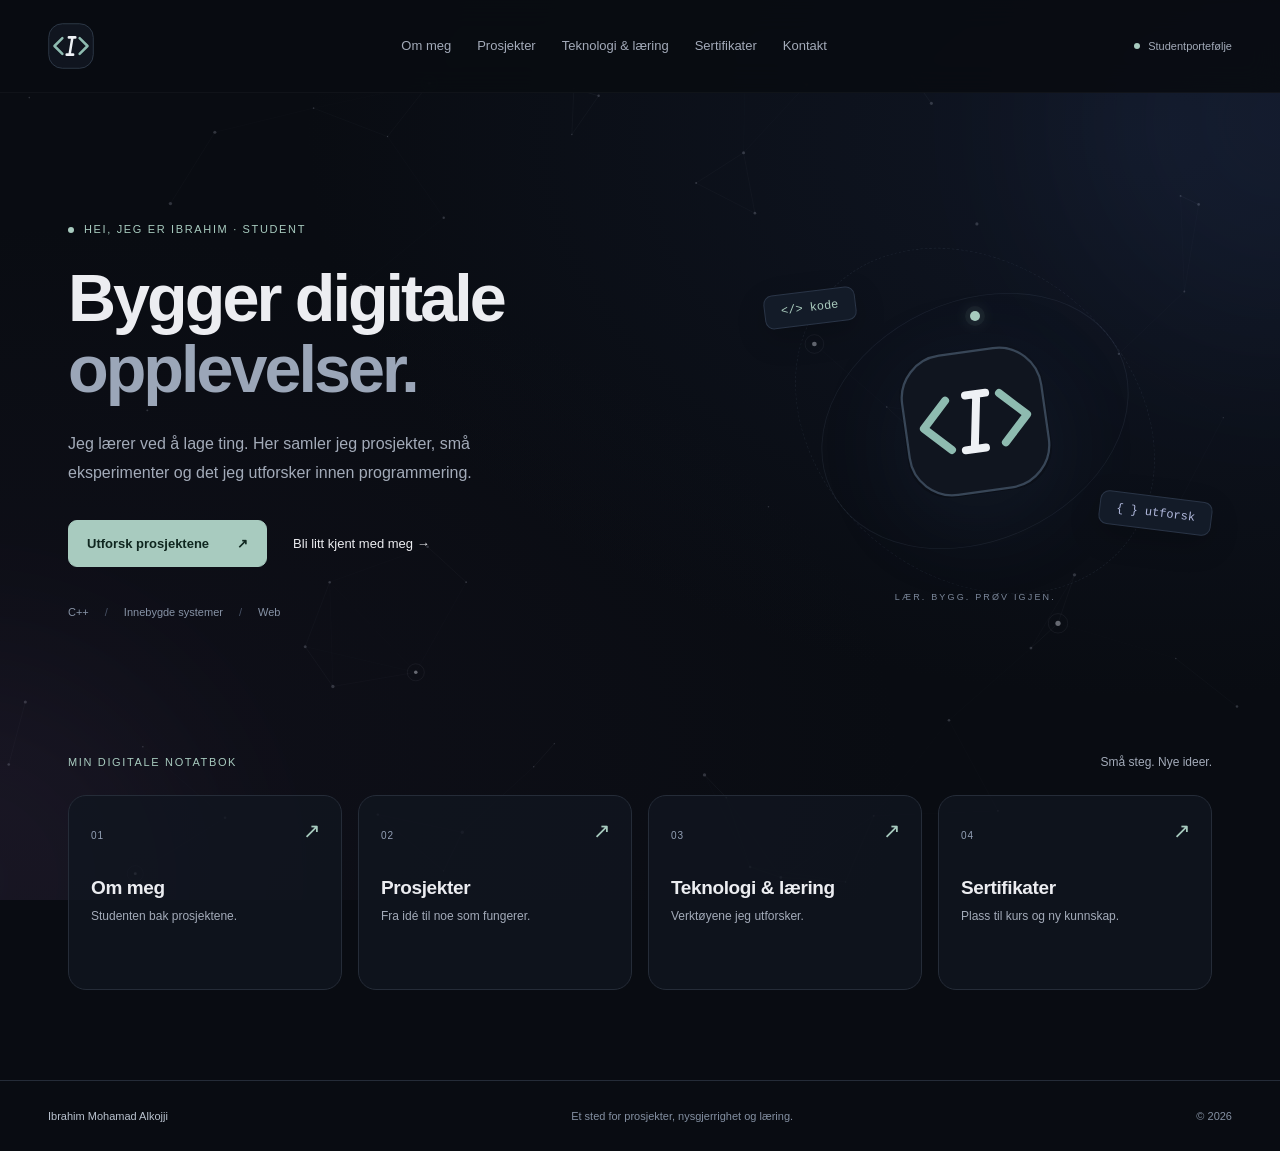
==== index.html @ 812a5d26 "first commit" ====
<!doctype html>
<html lang="nb">
<head>
<meta charset="utf-8">
<meta name="viewport" content="width=device-width, initial-scale=1">
<meta name="description" content="Ibrahims studentportefølje: prosjekter, programmering og læring.">
<meta name="theme-color" content="#090c12">
<title>Studentportefølje | Ibrahim</title>
<link rel="icon" href="assets/logo.svg" type="image/svg+xml">
<link rel="stylesheet" href="style.css?v=12">
<script src="script.js?v=12" defer>
</script>
</head>
<body class="index-page">
<a class="skip-link" href="#main">Hopp til innhold</a>
<div class="background" aria-hidden="true">
<canvas class="site-network">
</canvas>
<div class="orb orb1">
</div>
<div class="orb orb2">
</div>
</div>
<header class="site-header">
<nav aria-label="Hovedmeny">
<a class="logo" href="index.html" aria-label="Ibrahim – forsiden">
<img src="assets/logo.svg" width="46" height="46" alt="">
</a>
<button class="menu-toggle" aria-expanded="false" aria-controls="nav-links" hidden>Meny <span aria-hidden="true">☰</span>
</button>
<div class="nav-links" id="nav-links">
<a href="about.html">Om meg</a>
<a href="projects.html">Prosjekter</a>
<a href="skills.html">Teknologi & læring</a>
<a href="certificates.html">Sertifikater</a>
<a href="contact.html">Kontakt</a>
</div>
<span class="nav-note">
<i>
</i> Studentportefølje</span>
</nav>
</header>
<main id="main">
<section class="hero">
<div class="hero-copy">
<p class="eyebrow">
<span class="status-dot">
</span> Hei, jeg er Ibrahim · Student</p>
<h1>Bygger digitale<br>
<span>opplevelser.</span>
</h1>
<p class="intro">Jeg lærer ved å lage ting. Her samler jeg prosjekter, små eksperimenter og det jeg utforsker innen programmering.</p>
<div class="actions">
<a class="button primary" href="projects.html">Utforsk prosjektene <span>↗</span>
</a>
<a class="text-link" href="about.html">Bli litt kjent med meg →</a>
</div>
<div class="hero-tags">
<span>C++</span>
<span>Innebygde systemer</span>
<span>Web</span>
</div>
</div>
<div class="hero-art" aria-hidden="true">
<div class="logo-orbit"><span class="orbit-dot"></span></div>
<div class="orbit orbit-one">
</div>
<div class="orbit orbit-two">
</div>
<span class="floating-tag tag-one">&lt;/&gt; kode</span>
<span class="floating-tag tag-two">{ } utforsk</span>
<img src="assets/logo.svg" width="160" height="160" alt="">
<span class="art-caption">LÆR. BYGG. PRØV IGJEN.</span>
</div>
</section>
<section class="home-section">
<div class="section-heading">
<p class="eyebrow">MIN DIGITALE NOTATBOK</p>
<span>Små steg. Nye ideer.</span>
</div>
<div class="home-grid">
<a class="home-card" href="about.html">
<span class="card-number">01</span>
<h2>Om meg</h2>
<p>Studenten bak prosjektene.</p>
<span class="card-arrow">↗</span>
</a>
<a class="home-card" href="projects.html">
<span class="card-number">02</span>
<h2>Prosjekter</h2>
<p>Fra idé til noe som fungerer.</p>
<span class="card-arrow">↗</span>
</a>
<a class="home-card" href="skills.html">
<span class="card-number">03</span>
<h2>Teknologi & læring</h2>
<p>Verktøyene jeg utforsker.</p>
<span class="card-arrow">↗</span>
</a>
<a class="home-card" href="certificates.html">
<span class="card-number">04</span>
<h2>Sertifikater</h2>
<p>Plass til kurs og ny kunnskap.</p>
<span class="card-arrow">↗</span>
</a>
</div>
</section>
</main>
<footer>
<a class="footer-name" href="index.html">Ibrahim Mohamad Alkojji</a>
<span>Et sted for prosjekter, nysgjerrighet og læring.</span>
<span>© 2026</span>
</footer>
<dialog class="media-dialog" aria-labelledby="media-title">
<div class="dialog-heading">
<h2 id="media-title">
</h2>
<button class="dialog-close" aria-label="Lukk visning">Lukk <span aria-hidden="true">×</span>
</button>
</div>
<div class="media-body">
</div>
</dialog>
</body>
</html>
---- style.css ----
:root {
    color-scheme:dark;
    --bg:#090c12;
    --panel:#111620;
    --text:#ecedf1;
    --muted:#a3abb9;
    --accent:#a8cbbf;
    --line:#252c38;
    --radius:18px
}
* {
    box-sizing:border-box
}
html {
    scroll-behavior:smooth;
    scroll-padding-top:110px
}
body {
    margin:0;
    color:var(--text);
    background:var(--bg);
    font-family:Inter,"Segoe UI",Arial,sans-serif;
    font-size:16px;
    line-height:1.65;
    isolation:isolate
}
body.modal-open {
    overflow:hidden
}
a {
    color:inherit;
    text-decoration:none
}
button {
    font:inherit;
    color:inherit;
    cursor:pointer
}
a,button,summary {
    -webkit-tap-highlight-color:transparent
}
a:focus-visible,button:focus-visible,summary:focus-visible {
    outline:2px solid var(--accent);
    outline-offset:6px
}
img {
    display:block;
    max-width:100%
}
h1,h2,h3,p {
    margin:0
}
h1,h2,h3 {
    line-height:1.15;
    font-weight:600
}
h1 {
    font-size:clamp(35px,4.6vw,64px);
    letter-spacing:-.045em
}
h1 span {
    color:#9ba6b8
}
h2 {
    font-size:clamp(25px,2.6vw,34px);
    letter-spacing:-.035em
}
h3 {
    font-size:21px;
    letter-spacing:-.02em
}
p {
    color:var(--muted)
}
main {
    max-width:1240px;
    margin:0 auto;
    padding:0 48px;
    min-height:calc(100vh - 205px)
}
.background {
    position:fixed;
    inset:0;
    z-index:-1;
    pointer-events:none;
    overflow:hidden;
    background:radial-gradient(ellipse at 90% 15%,#19243d66,transparent 52%),radial-gradient(ellipse at 0 85%,#2b1f3833,transparent 50%),var(--bg)
}
.site-network {
    width:100%;
    height:100%;
    opacity:.6
}
.orb {
    position:absolute;
    width:440px;
    height:440px;
    border-radius:50%;
    filter:blur(100px);
    opacity:.08
}
.orb1 {
    background:#5276ca;
    right:-220px;
    top:-100px
}
.orb2 {
    background:#8f6aa8;
    left:-250px;
    bottom:-200px
}
.site-header {
    position:sticky;
    top:0;
    z-index:20;
    border-bottom:1px solid #ffffff08;
    background:#090c12ed;
    backdrop-filter:blur(15px)
}
nav {
    max-width:1370px;
    margin:auto;
    min-height:92px;
    padding:18px 48px;
    display:flex;
    align-items:center;
    gap:30px
}
.logo {
    flex-shrink:0;
    transition:transform .25s
}
.logo:hover {
    transform:rotate(-6deg)
}
.logo img {
    width:46px;
    height:46px
}
.nav-links {
    display:flex;
    align-items:center;
    justify-content:center;
    gap:26px;
    margin:auto
}
.nav-links a {
    font-size:13px;
    color:var(--muted);
    padding:8px 0;
    position:relative;
    white-space:nowrap
}
.nav-links a:hover,.nav-links a[aria-current] {
    color:var(--text)
}
.nav-links a[aria-current]:after {
    content:"";
    position:absolute;
    bottom:0;
    left:0;
    width:18px;
    height:2px;
    background:var(--accent)
}
.nav-note {
    font-size:11px;
    color:var(--muted);
    white-space:nowrap;
    display:flex;
    align-items:center;
    gap:8px
}
.nav-note i,.status-dot {
    width:6px;
    height:6px;
    background:var(--accent);
    border-radius:50%;
    display:inline-block
}
.menu-toggle {
    display:none;
    border:1px solid var(--line);
    border-radius:9px;
    background:var(--panel);
    padding:8px 12px
}
.menu-toggle[hidden] {
    display:none
}
.skip-link {
    position:fixed;
    top:-100px;
    left:15px;
    background:var(--text);
    color:var(--bg);
    z-index:100;
    padding:10px
}
.skip-link:focus {
    top:10px
}
.eyebrow {
    font-size:11px;
    letter-spacing:.15em;
    color:var(--accent);
    font-weight:500;
    text-transform:uppercase
}
.hero {
    display:grid;
    grid-template-columns:1.35fr 1fr;
    align-items:center;
    gap:32px;
    padding:96px 0 100px;
    min-height:660px
}
.hero h1 {
    font-size:clamp(40px,5.2vw,70px);
    margin:24px 0;
    line-height:1.08
}
.hero .eyebrow {
    display:flex;
    gap:10px;
    align-items:center
}
.intro {
    font-size:16px;
    line-height:1.8;
    max-width:610px
}
.hero .intro {
    max-width:490px
}
.actions {
    display:flex;
    align-items:center;
    flex-wrap:wrap;
    gap:26px;
    margin-top:32px
}
.button {
    font-size:13px;
    padding:12px 18px;
    display:inline-flex;
    align-items:center;
    gap:28px;
    border-radius:9px;
    border:1px solid var(--line);
    transition:transform .2s,background .2s
}
.primary {
    background:var(--accent);
    color:#102720;
    border-color:var(--accent);
    font-weight:600
}
.button:hover {
    transform:translateY(-2px);
    background:#c3ded4
}
.text-link {
    font-size:13px;
    color:var(--text);
    display:inline-block
}
.text-link:hover {
    color:var(--accent)
}
.hero-tags {
    display:flex;
    flex-wrap:wrap;
    gap:16px;
    margin-top:36px;
    color:#8793a6;
    font-size:11px
}
.hero-tags span+span:before {
    content:"/";
    color:#475165;
    margin-right:16px
}
.hero-art {
    position:relative;
    min-height:350px;
    display:flex;
    align-items:center;
    justify-content:center
}
.hero-art>img {
    width:145px;
    height:145px;
    transform:rotate(-8deg);
    box-shadow:0 25px 100px #597cbb18;
    border-radius:42px;
    animation:float 7s ease-in-out infinite
}
.orbit {
    position:absolute;
    width:320px;
    height:320px;
    border:1px solid #a6c1df15;
    border-radius:50%;
    transform:rotate(-25deg) scaleY(.75)
}
.orbit-two {
    width:390px;
    height:390px;
    transform:rotate(40deg) scaleY(.8);
    border-style:dashed
}
.floating-tag {
    position:absolute;
    z-index:1;
    background:#131b28;
    border:1px solid #2a3547;
    border-radius:9px;
    padding:9px 16px;
    font:12px monospace;
    box-shadow:0 10px 30px #0003
}
.tag-one {
    top:45px;
    left:25px;
    color:#abcdbf;
    transform:rotate(-7deg)
}
.tag-two {
    bottom:66px;
    right:0;
    color:#b2bade;
    transform:rotate(7deg)
}
.art-caption {
    position:absolute;
    bottom:-9px;
    font-size:9px;
    letter-spacing:.24em;
    color:#7b879a
}
.home-section {
    padding-bottom:90px
}
.section-heading {
    display:flex;
    justify-content:space-between;
    gap:20px;
    margin-bottom:22px
}
.section-heading>span {
    font-size:12px;
    color:var(--muted)
}
.home-grid {
    display:grid;
    grid-template-columns:repeat(4,minmax(0,1fr));
    gap:16px
}
.home-card {
    padding:25px 22px;
    min-height:195px;
    background:#111620c9;
    border:1px solid var(--line);
    border-radius:var(--radius);
    position:relative;
    transition:transform .25s,border-color .25s
}
.home-card:hover {
    transform:translateY(-5px);
    border-color:#53685f
}
.card-number {
    font-size:10px;
    letter-spacing:.1em;
    color:#94a1b6
}
.home-card h2 {
    font-size:19px;
    letter-spacing:-.02em;
    margin:30px 0 8px
}
.home-card p {
    font-size:12px;
    max-width:165px
}
.card-arrow {
    position:absolute;
    right:20px;
    top:18px;
    color:var(--accent);
    font-size:21px
}
.page-hero {
    padding:72px 0 46px;
    border-bottom:1px solid var(--line)
}
.page-hero h1 {
    margin:20px 0
}
.page-hero .intro {
    max-width:665px
}
.section-space {
    padding:44px 0 80px
}
.project-grid {
    display:grid;
    grid-template-columns:repeat(3,minmax(0,1fr));
    gap:28px;
    align-items:start
}
.project-card {
    min-width:0;
    background:#111620dc;
    border:1px solid var(--line);
    border-radius:var(--radius);
    overflow:hidden;
    scroll-margin-top:120px
}
.video-preview {
    display:block;
    position:relative;
    aspect-ratio:16/9;
    background:#080b10;
    overflow:hidden;
    border-bottom:1px solid var(--line)
}
.video-preview img {
    width:100%;
    height:100%;
    object-fit:contain;
    transition:opacity .25s;
    opacity:.82
}
.video-preview:hover img {
    opacity:1
}
.play-button {
    position:absolute;
    top:50%;
    left:50%;
    transform:translate(-50%,-50%);
    display:grid;
    place-items:center;
    width:46px;
    height:46px;
    padding-left:3px;
    border:1px solid #ffffff55;
    border-radius:50%;
    background:#101720bd;
    color:#fff;
    font-size:14px;
    backdrop-filter:blur(6px);
    transition:background .2s
}
.video-preview:hover .play-button {
    background:#426455
}
.preview-label {
    position:absolute;
    bottom:10px;
    left:12px;
    right:12px;
    display:flex;
    justify-content:space-between;
    color:white;
    font-size:10px;
    text-shadow:0 1px 4px #000;
    background:#0a101ab5;
    border-radius:5px;
    padding:3px 7px
}
.project-copy {
    padding:24px
}
.project-copy h2 {
    font-size:22px;
    margin:10px 0 7px
}
.project-copy>p:not(.card-number):not(.tech-label) {
    font-size:13px;
    margin-top:17px;
    line-height:1.8
}
.tech-label {
    font-size:10px;
    color:var(--accent)
}
.repo-link {
    display:flex;
    align-items:center;
    gap:9px;
    font-size:11px;
    margin-top:24px;
    padding-top:18px;
    border-top:1px solid var(--line);
    color:#cad3e0
}
.repo-link:hover {
    color:var(--accent)
}
.about-layout {
    display:grid;
    grid-template-columns:1fr 1.5fr;
    gap:80px;
    padding-bottom:30px
}
.about-layout h2,.contact-note h2 {
    margin-top:20px
}
.prose p {
    font-size:15px;
    margin-bottom:20px;
    line-height:1.85
}
.fact-grid {
    display:grid;
    grid-template-columns:repeat(3,minmax(0,1fr));
    gap:20px
}
.surface {
    padding:28px;
    background:#111620c9;
    border:1px solid var(--line);
    border-radius:var(--radius)
}
.surface h3 {
    margin:20px 0 10px
}
.surface p {
    font-size:13px
}
.tech-grid {
    display:grid;
    grid-template-columns:repeat(2,minmax(0,1fr));
    gap:20px;
    align-items:start
}
.tech-card {
    background:#111620df;
    border:1px solid var(--line);
    border-radius:var(--radius);
    overflow:hidden;
    transition:border-color .25s
}
.tech-card:hover,.tech-card[open] {
    border-color:var(--tech)
}
.tech-card summary {
    cursor:pointer;
    display:flex;
    gap:22px;
    align-items:center;
    padding:24px;
    list-style:none
}
.tech-card summary::-webkit-details-marker {
    display:none
}
.tech-card summary img {
    flex-shrink:0;
    transition:transform .3s
}
.tech-card summary:hover img {
    transform:translateY(-4px) rotate(-5deg)
}
.tech-card strong {
    font-size:19px;
    font-weight:500;
    display:block
}
.tech-card small {
    display:block;
    color:var(--muted);
    font-size:12px;
    margin-top:2px
}
.expand {
    margin-left:auto;
    font-size:24px;
    font-weight:300;
    color:var(--tech);
    transition:transform .25s
}
.tech-card[open] .expand {
    transform:rotate(45deg)
}
.tech-detail {
    padding:0 26px 26px;
    font-size:14px
}
.tech-detail p {
    margin-bottom:14px
}
.tech-detail .text-link {
    color:var(--tech)
}
.certificate-grid {
    display:grid;
    grid-template-columns:repeat(4,minmax(0,1fr));
    gap:18px;
    align-items:stretch
}
.certificate-card {
    background:#111620d9;
    border:1px solid var(--line);
    border-radius:var(--radius);
    overflow:hidden
}
.certificate-placeholder {
    aspect-ratio:16/10;
    margin:18px 18px 0;
    border:1px dashed #394354;
    border-radius:10px;
    display:flex;
    align-items:center;
    justify-content:center;
    flex-direction:column;
    gap:6px;
    background:radial-gradient(ellipse at center,#1b2434,transparent);
    color:#abb8cc;
    font-size:13px
}
.certificate-placeholder small {
    color:#8390a5;
    font-size:11px
}
.certificate-symbol {
    font-size:34px;
    color:#91aeaa
}
.certificate-copy {
    padding:14px 16px 18px;
    display:flex;
    flex-direction:column;
    flex:1
}
.certificate-copy h2 {
    font-size:16px;
    line-height:1.35;
    letter-spacing:-.02em;
    margin:8px 0
}
.certificate-copy>p:last-child {
    font-size:13px
}
.certificate-image {
    display:block;
    position:relative;
    margin:12px 12px 0;
    padding:0
}
.certificate-image img {
    width:100%;
    aspect-ratio:16/10;
    object-fit:contain;
    background:#0b1018;
    border-radius:10px
}
.contact-layout {
    display:grid;
    grid-template-columns:1fr 1.3fr;
    gap:80px
}
.contact-note>p:last-child {
    margin-top:20px;
    font-size:14px;
    max-width:320px
}
.contact-list {
    display:flex;
    flex-direction:column;
    gap:16px
}
.contact-card {
    display:flex;
    align-items:center;
    gap:20px;
    padding:24px;
    background:#111620de;
    border:1px solid var(--line);
    border-radius:14px;
    transition:transform .2s,border-color .2s
}
.contact-card:hover {
    transform:translateX(4px);
    border-color:#52655e
}
.contact-icon {
    flex-shrink:0;
    padding:11px;
    background:#ffffff05;
    border:1px solid var(--line);
    border-radius:12px
}
.contact-copy {
    min-width:0;
    flex:1
}
.contact-copy strong {
    display:block;
    font-size:17px;
    font-weight:500
}
.contact-copy>span {
    display:block;
    font-size:12px;
    color:var(--muted);
    margin-top:4px
}
.contact-copy small {
    display:block;
    color:var(--accent);
    font-size:11px;
    margin-top:8px;
    overflow-wrap:anywhere
}
.contact-card>span:last-child {
    color:var(--accent)
}
footer {
    max-width:1340px;
    margin:0 auto;
    border-top:1px solid var(--line);
    padding:26px 48px;
    display:flex;
    align-items:center;
    justify-content:space-between;
    gap:20px;
    font-size:11px;
    color:#8490a2
}
.footer-name {
    color:#b9c2ce
}
.media-dialog {
    width:min(1050px,94vw);
    max-height:92dvh;
    padding:0;
    border:1px solid #3a4555;
    border-radius:16px;
    background:#10151f;
    color:var(--text);
    box-shadow:0 35px 160px #0008
}
.media-dialog::backdrop {
    background:#03060ddd;
    backdrop-filter:blur(6px)
}
.dialog-heading {
    display:flex;
    justify-content:space-between;
    gap:20px;
    align-items:center;
    padding:16px 20px
}
.dialog-heading h2 {
    font-size:19px
}
.dialog-close {
    background:#202836;
    border:1px solid #394457;
    border-radius:8px;
    padding:6px 12px;
    font-size:12px
}
.dialog-close span {
    font-size:20px;
    margin-left:8px
}
.media-body video {
    display:block;
    width:100%;
    max-height:74dvh;
    background:#000
}
.media-body img {
    width:100%;
    max-height:74dvh;
    object-fit:contain
}
.media-error {
    padding:20px
}
.media-error a {
    text-decoration:underline;
    color:var(--accent)
}
@keyframes float {
    0%,100% {
        transform:translateY(0) rotate(-8deg)
    }
    50% {
        transform:translateY(-10px) rotate(-4deg)
    }

}

@media(min-width:1500px) {
    main {
        max-width:1360px
    }
    .project-grid {
        gap:36px
    }
    .hero {
        min-height:700px
    }

}

@media(max-width:1050px) {
    nav {
        padding:16px 32px;
        gap:24px
    }
    .nav-note {
        display:none
    }
    .nav-links {
        margin-left:auto;
        margin-right:0;
        gap:22px
    }
    main {
        padding:0 32px
    }
    .hero {
        gap:16px;
        min-height:590px;
        padding:70px 0
    }
    .hero-art {
        transform:scale(.85)
    }
    .home-grid {
        grid-template-columns:repeat(2,minmax(0,1fr))
    }
    .project-grid {
        grid-template-columns:repeat(2,minmax(0,1fr))
    }
    .about-layout,.contact-layout {
        gap:36px
    }
    .contact-card {
        padding:20px
    }
    .orbit-two {
        width:330px;
        height:330px
    }
    footer {
        padding:24px 32px
    }

}

@media(max-width:700px) {
    nav {
        padding:14px 20px;
        min-height:76px;
        flex-wrap:wrap;
        gap:10px
    }
    .logo img {
        width:42px;
        height:42px
    }
    .menu-toggle:not([hidden]) {
        display:block;
        margin-left:auto
    }
    .nav-links {
        width:100%;
        flex-wrap:wrap;
        justify-content:flex-start;
        gap:8px 19px;
        padding:8px 0
    }
    .nav-links a {
        font-size:12px
    }
    .js .nav-links:not(.is-open) {
        display:none
    }
    main {
        padding:0 22px
    }
    .hero {
        grid-template-columns:1fr;
        padding:56px 0 54px;
        gap:0;
        min-height:0
    }
    .hero h1 {
        font-size:clamp(36px,8.3vw,55px)
    }
    .hero-art {
        min-height:300px;
        width:100%;
        max-width:340px;
        justify-self:center;
        margin-top:12px;
        transform:scale(.82)
    }
    .hero .intro,.intro {
        font-size:14px
    }
    .actions {
        gap:22px
    }
    .hero-tags {
        font-size:10px;
        gap:10px
    }
    .hero-tags span+span:before {
        margin-right:10px
    }
    .hero .eyebrow {
        font-size:9px;
        letter-spacing:.1em
    }
    .home-section {
        padding-bottom:54px
    }
    .section-heading {
        flex-direction:column;
        gap:5px
    }
    .home-grid {
        gap:12px
    }
    .home-card {
        padding:20px 17px;
        min-height:178px
    }
    .home-card h2 {
        font-size:17px;
        margin-top:28px;
        overflow-wrap:anywhere
    }
    .home-card p {
        font-size:11px
    }
    .page-hero {
        padding:46px 0 32px
    }
    .page-hero h1 {
        font-size:clamp(33px,8vw,45px)
    }
    .section-space {
        padding:30px 0 52px
    }
    .project-grid,.tech-grid,.certificate-grid,.about-layout,.fact-grid,.contact-layout {
        grid-template-columns:1fr;
        gap:22px
    }
    .project-copy {
        padding:24px
    }
    .project-copy h2 {
        font-size:24px
    }
    .project-copy>p:not(.card-number):not(.tech-label) {
        font-size:14px
    }
    .about-layout {
        padding-bottom:0
    }
    .tech-card summary {
        padding:21px;
        gap:18px
    }
    .tech-card strong {
        font-size:18px
    }
    .contact-note {
        padding-bottom:6px
    }
    .contact-card {
        gap:14px;
        padding:18px
    }
    .contact-icon {
        padding:8px
    }
    .contact-copy>span {
        font-size:11px
    }
    .contact-copy small {
        font-size:10px
    }
    .contact-card>span:last-child {
        align-self:flex-start
    }
    footer {
        padding:24px 22px;
        flex-wrap:wrap;
        gap:10px
    }
    footer>span:nth-child(2) {
        order:3;
        width:100%
    }
    .media-dialog {
        width:96vw
    }
    .dialog-heading {
        padding:12px
    }
    .dialog-heading h2 {
        font-size:16px
    }

}


/* A small satellite circles inside the two decorative rings. */
.logo-orbit {
    position: absolute;
    width: 210px;
    height: 210px;
    pointer-events: none;
    animation: satellite-orbit 12s linear infinite;
}
.orbit-dot {
    position: absolute;
    top: -5px;
    left: calc(50% - 5px);
    width: 10px;
    height: 10px;
    border-radius: 50%;
    background: var(--accent);
    box-shadow: 0 0 0 5px #a8cbbf0d, 0 0 18px #a8cbbf65;
}
.tag-one { animation: code-drift 6s ease-in-out infinite; }
.tag-two { animation: explore-drift 7.5s ease-in-out infinite; }
@keyframes satellite-orbit {
    from { transform: rotate(0deg); }
    to { transform: rotate(360deg); }
}
@keyframes code-drift {
    0%, 100% { transform: translate(0, 0) rotate(-7deg); }
    50% { transform: translate(7px, -10px) rotate(-3deg); }
}
@keyframes explore-drift {
    0%, 100% { transform: translate(0, 0) rotate(7deg); }
    50% { transform: translate(-8px, 9px) rotate(3deg); }
}
.certificate-overview {
    display: flex;
    flex-wrap: wrap;
    gap: 12px 28px;
    padding-top: 28px;
    color: var(--muted);
    font-size: 12px;
}
.certificate-overview strong { color: var(--accent); font-weight: 600; }
.certificate-zoom { position:absolute; bottom:7px; right:7px; padding:3px 7px; border-radius:5px; background:#10151fed; font-size:9px; color:var(--accent); }
.certificate-image img { aspect-ratio:auto; height:145px; padding:8px; border:1px solid var(--line); border-radius:9px; object-fit:contain; }
.certificate-image:hover .certificate-zoom { color: var(--text); }
.completed-badge { color: var(--accent); margin-left: 12px; letter-spacing: 0; }
.certificate-download { margin-top:auto; padding-top:12px; font-size:11px; }
.upcoming-section { padding-bottom: 80px; }
.upcoming-courses { border: 1px solid var(--line); border-radius: var(--radius); background: #111620b0; }
.upcoming-courses summary { display: flex; align-items: center; justify-content: space-between; gap: 20px; padding: 24px; cursor: pointer; list-style: none; }
.upcoming-courses summary::-webkit-details-marker { display: none; }
.upcoming-courses summary strong { font-size: 19px; font-weight: 500; }
.upcoming-courses summary small { display: block; font-size: 12px; color: var(--muted); margin-top: 5px; }
.upcoming-toggle { font-size: 26px; color: var(--accent); transition: transform .25s; }
.upcoming-courses[open] .upcoming-toggle { transform: rotate(45deg); }
.upcoming-intro { padding: 0 24px 20px; font-size: 13px; }
.pending-grid { display: grid; grid-template-columns: repeat(4, minmax(0, 1fr)); gap: 12px; padding: 0 24px 24px; }
.pending-course { display: flex; align-items: center; gap: 12px; border: 1px dashed #354052; border-radius: 10px; padding: 18px 14px; }
.pending-number { color: #8592a6; font: 11px monospace; }
.pending-course h3 { font-size: 12px; letter-spacing: 0; font-weight: 500; }
.pending-course p { font-size: 10px; margin-top: 5px; }
.pending-mark { margin-left: auto; color: #8592a6; }
@media (max-width: 1050px) { .pending-grid { grid-template-columns: repeat(2, minmax(0, 1fr)); } }
@media (max-width: 700px) {
    .upcoming-section { padding-bottom: 52px; }
    .pending-grid { padding: 0 16px 16px; gap: 10px; }
    .pending-course { flex-wrap: wrap; padding: 14px 10px; gap: 8px; }
    .pending-mark { display: none; }
    .pending-course h3 { font-size: 11px; }
}


/* Compact certificate gallery; full-size documents open only on request. */
.certificate-card { display:flex; flex-direction:column; min-width:0; }
.certificate-copy > p:not(.card-number) { font-size:11px; line-height:1.6; }
.certificate-copy .card-number { font-size:9px; letter-spacing:.06em; }
.completed-badge { margin-left:6px; }
.certificates-page .page-hero { padding:40px 0 26px; }
.certificates-page .page-hero h1 { font-size:clamp(30px,3.4vw,44px); margin:14px 0; }
.certificates-page .page-hero .intro { font-size:14px; }
.certificates-page .certificate-grid { padding:24px 0 36px; }
.certificates-page .upcoming-section { padding-bottom:48px; }
@media (max-width:1050px) {
    .certificate-grid { grid-template-columns:repeat(2,minmax(0,1fr)); gap:16px; }
    .certificate-image img { height:150px; }
}
@media (max-width:700px) {
    .certificates-page .certificate-grid { grid-template-columns:1fr; gap:12px; }
    .certificate-card { flex-direction:row; align-items:center; }
    .certificate-image { flex:0 0 106px; width:106px; margin:12px 0 12px 12px; }
    .certificate-image img { height:110px; padding:5px; }
    .certificate-copy { padding:14px 12px; min-width:0; }
    .certificate-copy h2 { font-size:14px; margin:5px 0; }
    .certificate-copy > p:not(.card-number) { font-size:10px; }
    .certificate-download { padding-top:8px; font-size:10px; }
    .certificate-zoom { font-size:8px; right:4px; bottom:4px; padding:2px 4px; }
    .certificates-page .page-hero { padding-top:30px; }
}

@media(prefers-reduced-motion:reduce) {
    html {
        scroll-behavior:auto
    }
    *,*::before,*::after {
        animation:none!important;
        transition:none!important
    }

}
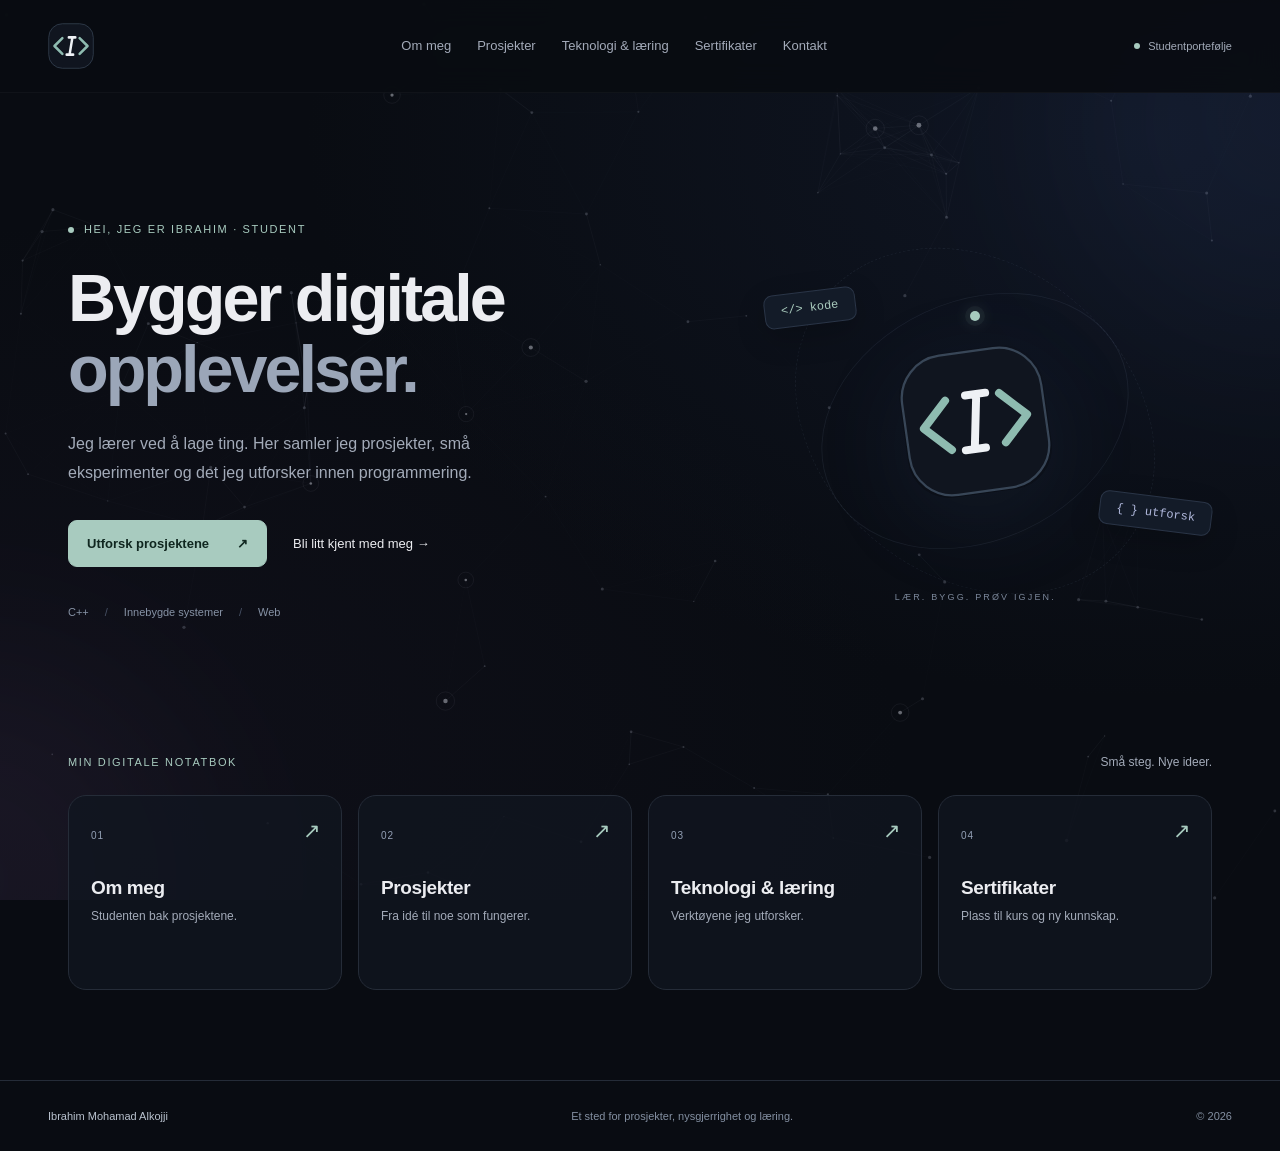
==== commit a106aa70: "Add animated mobile menu icon" ====
--- a/index.html
+++ b/index.html
@@ -26,7 +26,16 @@
 <a class="logo" href="index.html" aria-label="Ibrahim – forsiden">
 <img src="assets/logo.svg" width="46" height="46" alt="">
 </a>
-<button class="menu-toggle" aria-expanded="false" aria-controls="nav-links" hidden>Meny <span aria-hidden="true">☰</span>
+<button class="menu-toggle"
+        aria-label="Åpne eller lukk menyen"
+        aria-expanded="false"
+        aria-controls="nav-links"
+        hidden>
+    <span class="menu-icon" aria-hidden="true">
+        <span></span>
+        <span></span>
+        <span></span>
+    </span>
 </button>
 <div class="nav-links" id="nav-links">
 <a href="about.html">Om meg</a>
--- a/style.css
+++ b/style.css
@@ -184,6 +184,49 @@
     border-radius:9px;
     background:var(--panel);
     padding:8px 12px
+}
+/* Tre streker */
+.menu-icon {
+    position: relative;
+    display: block;
+    width: 22px;
+    height: 18px;
+}
+
+.menu-icon span {
+    position: absolute;
+    left: 0;
+    width: 100%;
+    height: 2px;
+    background: currentColor;
+    border-radius: 2px;
+    transition: transform 0.25s ease,
+                opacity 0.25s ease;
+}
+
+.menu-icon span:nth-child(1) {
+    top: 0;
+}
+
+.menu-icon span:nth-child(2) {
+    top: 8px;
+}
+
+.menu-icon span:nth-child(3) {
+    top: 16px;
+}
+
+/* Blir et kryss når menyen er åpen */
+.menu-toggle[aria-expanded="true"] .menu-icon span:nth-child(1) {
+    transform: translateY(8px) rotate(45deg);
+}
+
+.menu-toggle[aria-expanded="true"] .menu-icon span:nth-child(2) {
+    opacity: 0;
+}
+
+.menu-toggle[aria-expanded="true"] .menu-icon span:nth-child(3) {
+    transform: translateY(-8px) rotate(-45deg);
 }
 .menu-toggle[hidden] {
     display:none
@@ -520,11 +563,24 @@
     gap:20px
 }
 .surface {
-    padding:28px;
-    background:#111620c9;
-    border:1px solid var(--line);
-    border-radius:var(--radius)
-}
+    padding: 28px;
+    background: #111620c9;
+    border: 1px solid var(--line);
+    border-radius: var(--radius);
+
+    
+    transition: transform 0.25s ease,
+                border-color 0.25s ease;
+}
+
+
+@media (hover: hover) and (pointer: fine) {
+    .fact-grid .surface:hover {
+        transform: translateY(-7px);
+        border-color: #53685f;
+    }
+}
+
 .surface h3 {
     margin:20px 0 10px
 }
@@ -871,6 +927,7 @@
         display:block;
         margin-left:auto
     }
+    
     .nav-links {
         width:100%;
         flex-wrap:wrap;
@@ -1125,3 +1182,4 @@
 
 }
 
+
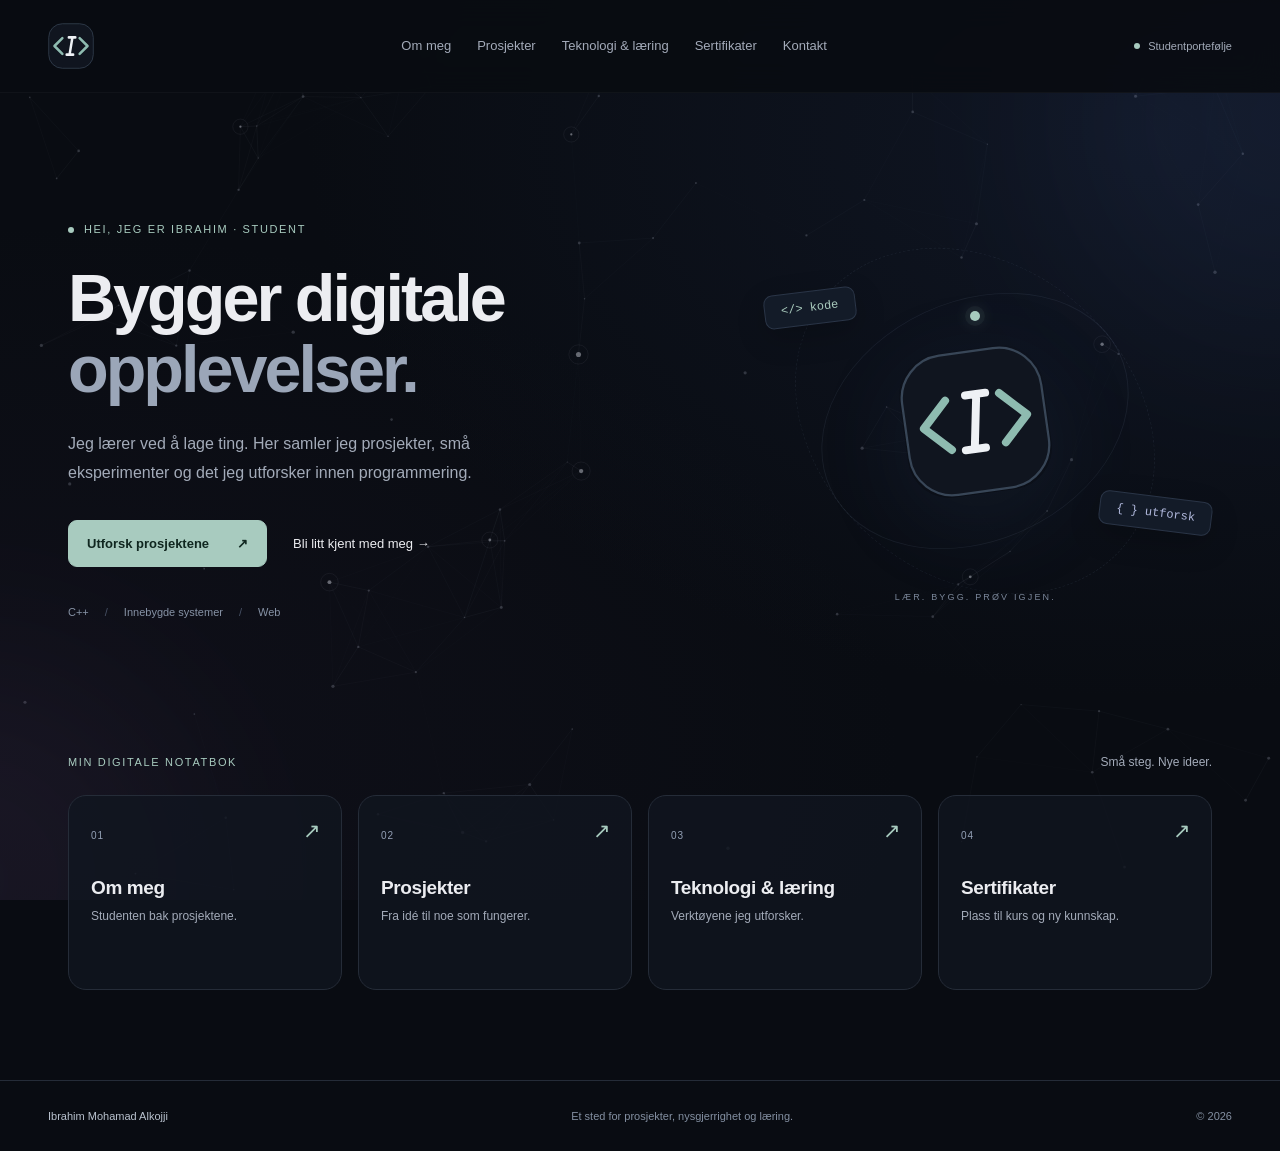
==== commit 5e3f1154: "Add restaurant and C++ game projects" ====
--- a/index.html
+++ b/index.html
@@ -7,8 +7,8 @@
 <meta name="theme-color" content="#090c12">
 <title>Studentportefølje | Ibrahim</title>
 <link rel="icon" href="assets/logo.svg" type="image/svg+xml">
-<link rel="stylesheet" href="style.css?v=12">
-<script src="script.js?v=12" defer>
+<link rel="stylesheet" href="style.css?v=14">
+<script src="script.js?v=14" defer>
 </script>
 </head>
 <body class="index-page">
--- a/style.css
+++ b/style.css
@@ -183,7 +183,9 @@
     border:1px solid var(--line);
     border-radius:9px;
     background:var(--panel);
-    padding:8px 12px
+    padding:8px 12px;
+    min-width:46px;
+    min-height:44px
 }
 /* Tre streker */
 .menu-icon {
@@ -514,6 +516,32 @@
     border-radius:5px;
     padding:3px 7px
 }
+/* Covers for projects without a video. Keep the same 16:9 media area. */
+.project-cover {
+    aspect-ratio:16/9;
+    display:flex;
+    flex-direction:column;
+    justify-content:space-between;
+    align-items:center;
+    padding:20px;
+    border-bottom:1px solid var(--line);
+    background:radial-gradient(ellipse at center,#24382f88,transparent 75%),#0d141a;
+    color:var(--accent);
+    overflow:hidden;
+}
+.cover-type { align-self:flex-start; font-size:9px; letter-spacing:.13em; }
+.cover-symbol { font-size:clamp(26px,3vw,42px); font-weight:600; line-height:1.2; letter-spacing:.07em; }
+.cover-caption { font-size:8px; letter-spacing:.16em; }
+.cover-firefly { color:#e8b86d; background:radial-gradient(ellipse at center,#593d2466,transparent 75%),#15110e; }
+.cover-firefly .cover-symbol { font-family:Georgia,serif; letter-spacing:-.04em; }
+.cover-firefly .cover-symbol span { color:#f5eee3; }
+.cover-stone-paper-scissors { color:#bba8df; background:radial-gradient(ellipse at center,#39305688,transparent 75%),#12101c; }
+.project-actions { display:flex; flex-wrap:wrap; align-items:center; gap:12px 18px; margin-top:24px; padding-top:18px; border-top:1px solid var(--line); }
+.project-actions .repo-link { margin:0; padding:0; border:0; }
+.project-site-link { font-size:11px; color:var(--accent); }
+.project-site-link:hover { color:var(--text); }
+@media (max-width:700px) { .cover-symbol { font-size:36px; } }
+
 .project-copy {
     padding:24px
 }
@@ -1172,6 +1200,9 @@
 }
 
 @media(prefers-reduced-motion:reduce) {
+    .fact-grid .surface:hover {
+        transform:none;
+    }
     html {
         scroll-behavior:auto
     }
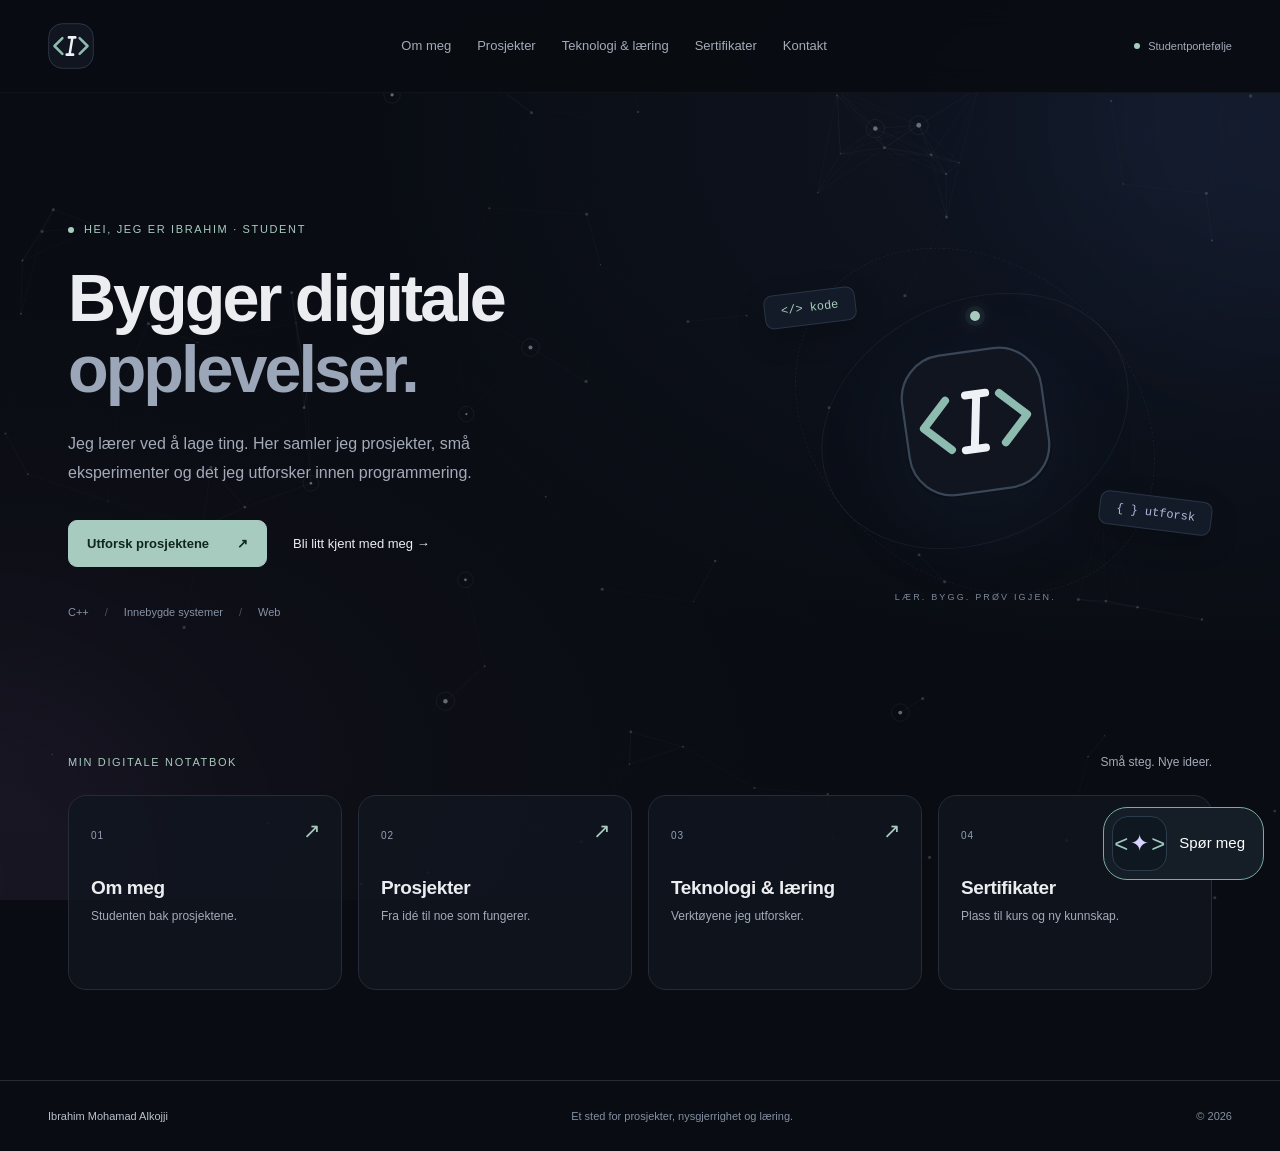
==== commit df3358df: "add ai function" ====
--- a/index.html
+++ b/index.html
@@ -130,5 +130,82 @@
 <div class="media-body">
 </div>
 </dialog>
+<!-- =========================
+     AI PORTFOLIO ASSISTANT
+========================= -->
+
+<!-- AI-vindu -->
+<div class="ai-panel" id="aiPanel">
+    <div class="ai-header">
+        <div>
+            <h2>Porteføljeassistent</h2>
+            <p>Prosjekter, læring og kontakt.</p>
+        </div>
+
+        <button class="ai-close" id="aiClose" aria-label="Lukk AI-assistent">
+            &times;
+        </button>
+    </div>
+
+    <div class="ai-content">
+
+        <div class="ai-message">
+            Hei! Hva vil du vite om Ibrahim og prosjektene hans?
+        </div>
+
+        <div class="ai-quick-actions">
+            <button class="ai-quick-btn" data-question="Vis meg prosjektene">
+                Se prosjekter
+            </button>
+
+            <button class="ai-quick-btn" data-question="Hva lærer Ibrahim?">
+                Hva lærer du?
+            </button>
+
+            <button class="ai-quick-btn" data-question="Hvordan kan jeg kontakte Ibrahim?">
+                Kontakt
+            </button>
+        </div>
+
+        <div class="ai-input-area">
+            <label for="aiInput">Spør om porteføljen</label>
+
+            <div class="ai-input-row">
+                <input
+                    type="text"
+                    id="aiInput"
+                    placeholder="Skriv spørsmålet ditt ..."
+                    autocomplete="off"
+                >
+
+                <button id="aiSend" class="ai-send">
+                    Send
+                </button>
+            </div>
+
+            <p class="ai-status">
+                Forhåndsvisning: AI er ikke koblet til ennå.
+            </p>
+        </div>
+
+    </div>
+</div>
+
+
+<!-- Knappen nederst til høyre -->
+<button
+    class="ai-trigger"
+    id="aiTrigger"
+    aria-label="Åpne AI-assistent"
+    aria-expanded="false"
+>
+    <span class="ai-trigger-icon">
+        <span>&lt;</span>
+        <span class="ai-spark">✦</span>
+        <span>&gt;</span>
+    </span>
+
+    <span class="ai-trigger-text">Spør meg</span>
+</button>
 </body>
 </html>
--- a/style.css
+++ b/style.css
@@ -1198,6 +1198,367 @@
     .certificate-zoom { font-size:8px; right:4px; bottom:4px; padding:2px 4px; }
     .certificates-page .page-hero { padding-top:30px; }
 }
+/* =========================
+   AI PORTFOLIO ASSISTANT
+========================= */
+
+.ai-panel {
+    position: fixed;
+    right: 16px;
+    bottom: 104px;
+
+    width: min(475px, calc(100vw - 32px));
+    height: 625px;
+
+    background: #080d13;
+    border: 1px solid #26313d;
+    border-radius: 24px;
+
+    z-index: 9998;
+
+    display: flex;
+    flex-direction: column;
+
+    opacity: 0;
+    visibility: hidden;
+
+    transform: translateY(20px) scale(0.98);
+
+    transition:
+        opacity 0.3s ease,
+        transform 0.3s ease,
+        visibility 0.3s ease;
+
+    overflow: hidden;
+}
+
+
+/* AI åpnet */
+.ai-panel.open {
+    opacity: 1;
+    visibility: visible;
+
+    transform: translateY(0) scale(1);
+}
+
+
+/* HEADER */
+
+.ai-header {
+    display: flex;
+    justify-content: space-between;
+    align-items: flex-start;
+
+    padding: 22px 20px;
+
+    border-bottom: 1px solid #29323d;
+}
+
+
+.ai-header h2 {
+    margin: 0 0 6px;
+    font-size: 20px;
+    color: #ffffff;
+}
+
+
+.ai-header p {
+    margin: 0;
+    font-size: 14px;
+    color: #b6c0ca;
+}
+
+
+.ai-close {
+    border: none;
+    background: transparent;
+
+    color: #ffffff;
+    font-size: 32px;
+    line-height: 1;
+
+    cursor: pointer;
+
+    transition: transform 0.25s ease;
+}
+
+
+.ai-close:hover {
+    transform: rotate(90deg);
+}
+
+
+/* CONTENT */
+
+.ai-content {
+    flex: 1;
+
+    display: flex;
+    flex-direction: column;
+
+    padding: 20px;
+}
+
+
+/* Første melding */
+
+.ai-message {
+    padding: 44px 24px;
+
+    text-align: center;
+
+    color: #ffffff;
+
+    border: 1px solid #283440;
+    border-radius: 15px;
+
+    background: #101722;
+
+    font-size: 16px;
+    line-height: 1.6;
+}
+
+
+/* QUICK BUTTONS */
+
+.ai-quick-actions {
+    margin-top: auto;
+
+    display: flex;
+    gap: 9px;
+
+    flex-wrap: wrap;
+}
+
+
+.ai-quick-btn {
+    padding: 12px 13px;
+
+    border-radius: 11px;
+    border: 1px solid #293541;
+
+    background: transparent;
+
+    color: #b6d4cc;
+
+    cursor: pointer;
+
+    transition:
+        background 0.2s ease,
+        transform 0.2s ease,
+        border-color 0.2s ease;
+}
+
+
+.ai-quick-btn:hover {
+    background: #121c24;
+    border-color: #9fc9be;
+
+    transform: translateY(-2px);
+}
+
+
+/* INPUT */
+
+.ai-input-area {
+    margin-top: 15px;
+
+    padding-top: 18px;
+
+    border-top: 1px solid #29323d;
+}
+
+
+.ai-input-area label {
+    display: block;
+
+    margin-bottom: 8px;
+
+    font-size: 13px;
+
+    color: #aab4be;
+}
+
+
+.ai-input-row {
+    display: flex;
+    gap: 8px;
+}
+
+
+.ai-input-row input {
+    flex: 1;
+
+    min-width: 0;
+
+    padding: 16px 18px;
+
+    border-radius: 14px;
+
+    border: 2px solid #9fc9be;
+
+    background: #111821;
+
+    color: #ffffff;
+
+    outline: none;
+
+    font-size: 16px;
+}
+
+
+.ai-input-row input::placeholder {
+    color: #6e747c;
+}
+
+
+.ai-send {
+    padding: 0 20px;
+
+    border: none;
+
+    border-radius: 12px;
+
+    background: #a9d0c5;
+
+    color: #17221f;
+
+    cursor: pointer;
+
+    font-size: 14px;
+
+    transition:
+        transform 0.2s ease,
+        background 0.2s ease;
+}
+
+
+.ai-send:hover {
+    transform: translateY(-2px);
+
+    background: #badbd2;
+}
+
+
+.ai-status {
+    margin: 12px 0 0;
+
+    color: #9ea7b2;
+
+    font-size: 12px;
+}
+
+
+/* =========================
+   SPØR MEG BUTTON
+========================= */
+
+.ai-trigger {
+    position: fixed;
+
+    right: 16px;
+    bottom: 20px;
+
+    z-index: 9999;
+
+    display: flex;
+    align-items: center;
+    gap: 12px;
+
+    padding: 8px 18px 8px 8px;
+
+    border-radius: 24px;
+
+    border: 1px solid #7eaaa0;
+
+    background: #151e27;
+
+    color: #ffffff;
+
+    cursor: pointer;
+
+    font-size: 15px;
+
+    transition:
+        transform 0.3s ease,
+        background 0.3s ease,
+        border-color 0.3s ease;
+}
+
+
+.ai-trigger:hover {
+    transform: translateY(-3px);
+
+    background: #1a2630;
+}
+
+
+/* Selve ikonet */
+
+.ai-trigger-icon {
+    width: 55px;
+    height: 55px;
+
+    display: flex;
+    justify-content: center;
+    align-items: center;
+
+    gap: 2px;
+
+    border-radius: 16px;
+
+    border: 1px solid #2b3d4c;
+
+    background: #0f1720;
+
+    color: #9fc9be;
+
+    font-size: 24px;
+
+    transition:
+        transform 0.5s cubic-bezier(.34, 1.56, .64, 1),
+        background 0.3s ease;
+}
+
+
+/* ⭐ DETTE ER SELVE ROTASJONEN */
+
+.ai-trigger.active .ai-trigger-icon {
+    transform: rotate(180deg);
+}
+
+
+.ai-spark {
+    color: #d8d4ff;
+
+    font-size: 23px;
+}
+
+
+/* Mobil */
+
+@media (max-width: 600px) {
+
+    .ai-panel {
+        left: 8px;
+        right: 8px;
+        bottom: 92px;
+
+        width: auto;
+        height: min(625px, calc(100vh - 115px));
+    }
+
+
+    .ai-trigger {
+        right: 16px;
+        bottom: 16px;
+    }
+
+
+    .ai-message {
+        padding: 32px 18px;
+    }
+}
 
 @media(prefers-reduced-motion:reduce) {
     .fact-grid .surface:hover {
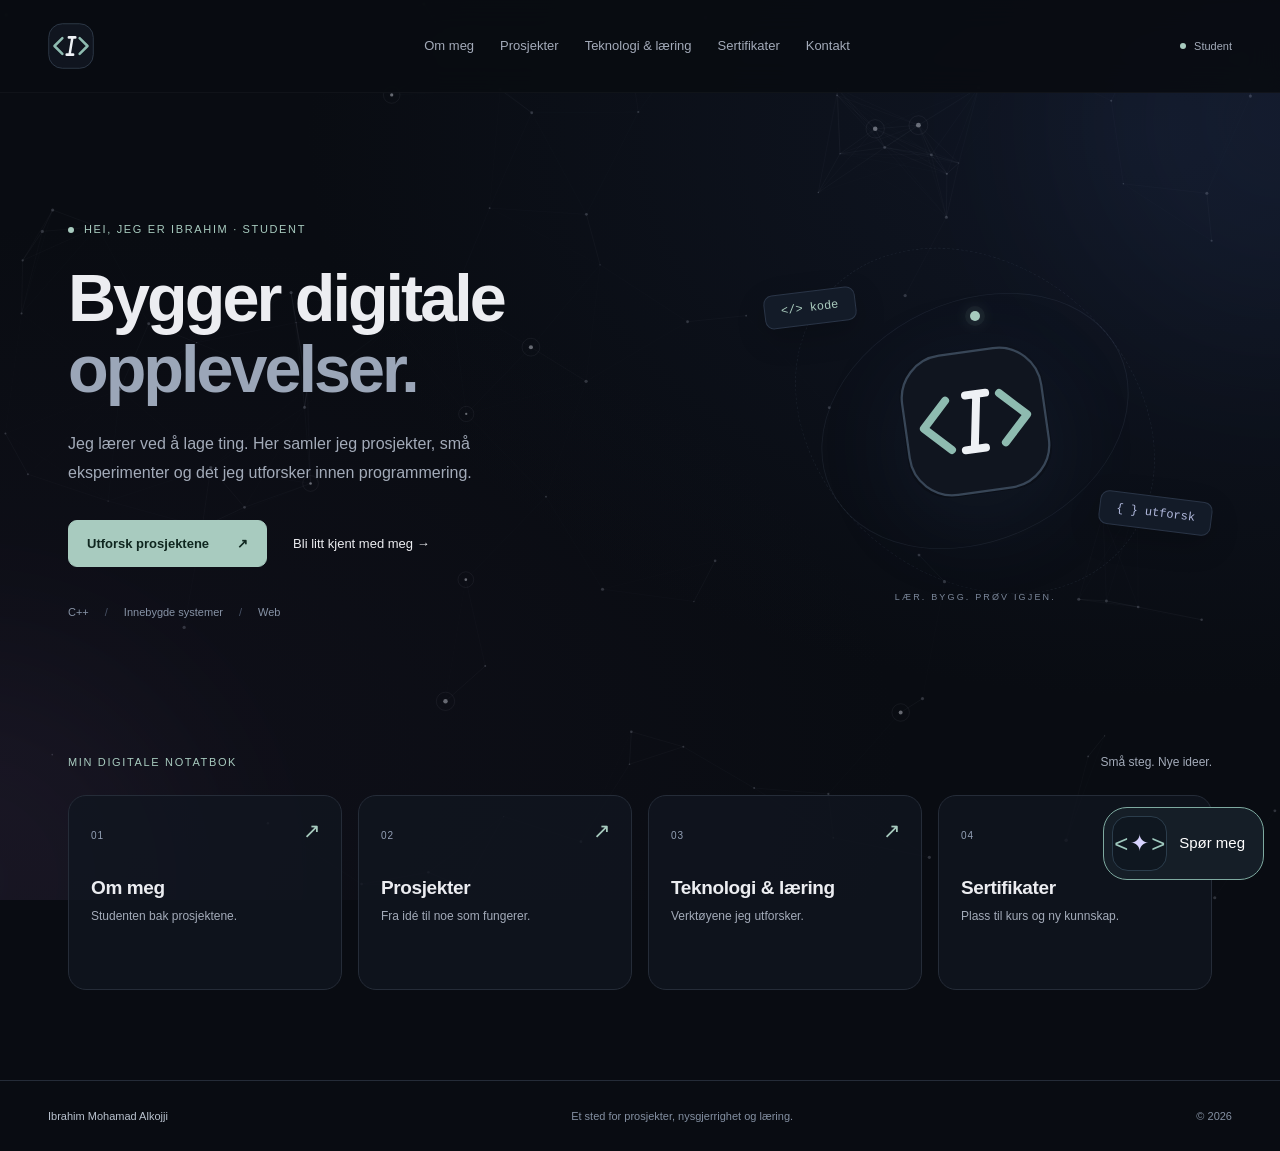
==== commit 6bf3b531: "changed  som named at website" ====
--- a/index.html
+++ b/index.html
@@ -46,7 +46,7 @@
 </div>
 <span class="nav-note">
 <i>
-</i> Studentportefølje</span>
+</i>Student</span>
 </nav>
 </header>
 <main id="main">
--- a/style.css
+++ b/style.css
@@ -1303,19 +1303,38 @@
 /* Første melding */
 
 .ai-message {
-    padding: 44px 24px;
-
-    text-align: center;
-
-    color: #ffffff;
+    padding: 24px;
+
+    color: #f1f5f9;
+    background: #101722;
 
     border: 1px solid #283440;
     border-radius: 15px;
 
-    background: #101722;
-
     font-size: 16px;
-    line-height: 1.6;
+    line-height: 1.7;
+
+    text-align: left;
+
+    white-space: pre-line;
+
+    max-height: 280px;
+    overflow-y: auto;
+}
+.ai-message a {
+    color: #a9d0c5;
+    text-decoration: none;
+
+    border-bottom: 1px solid #a9d0c5;
+
+    transition:
+        color 0.2s ease,
+        border-color 0.2s ease;
+}
+
+.ai-message a:hover {
+    color: #ffffff;
+    border-color: #ffffff;
 }
 
 
